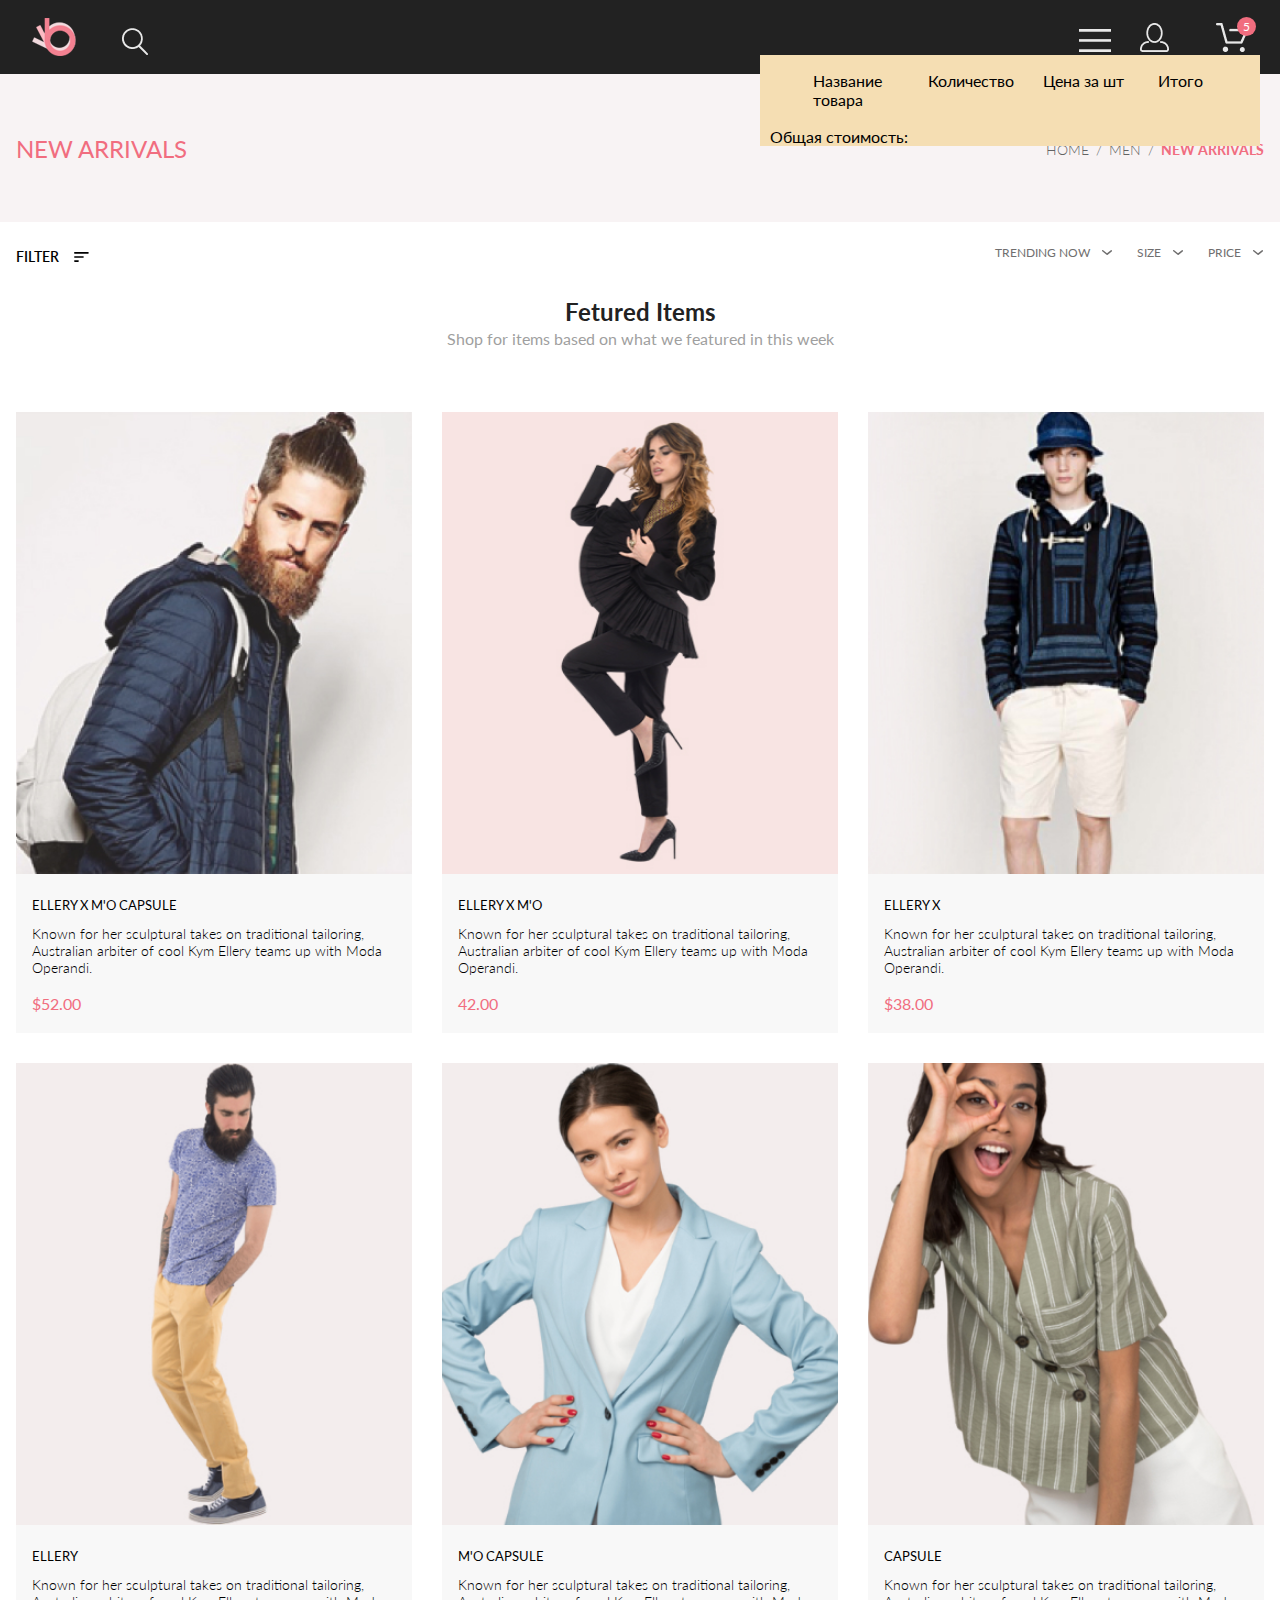
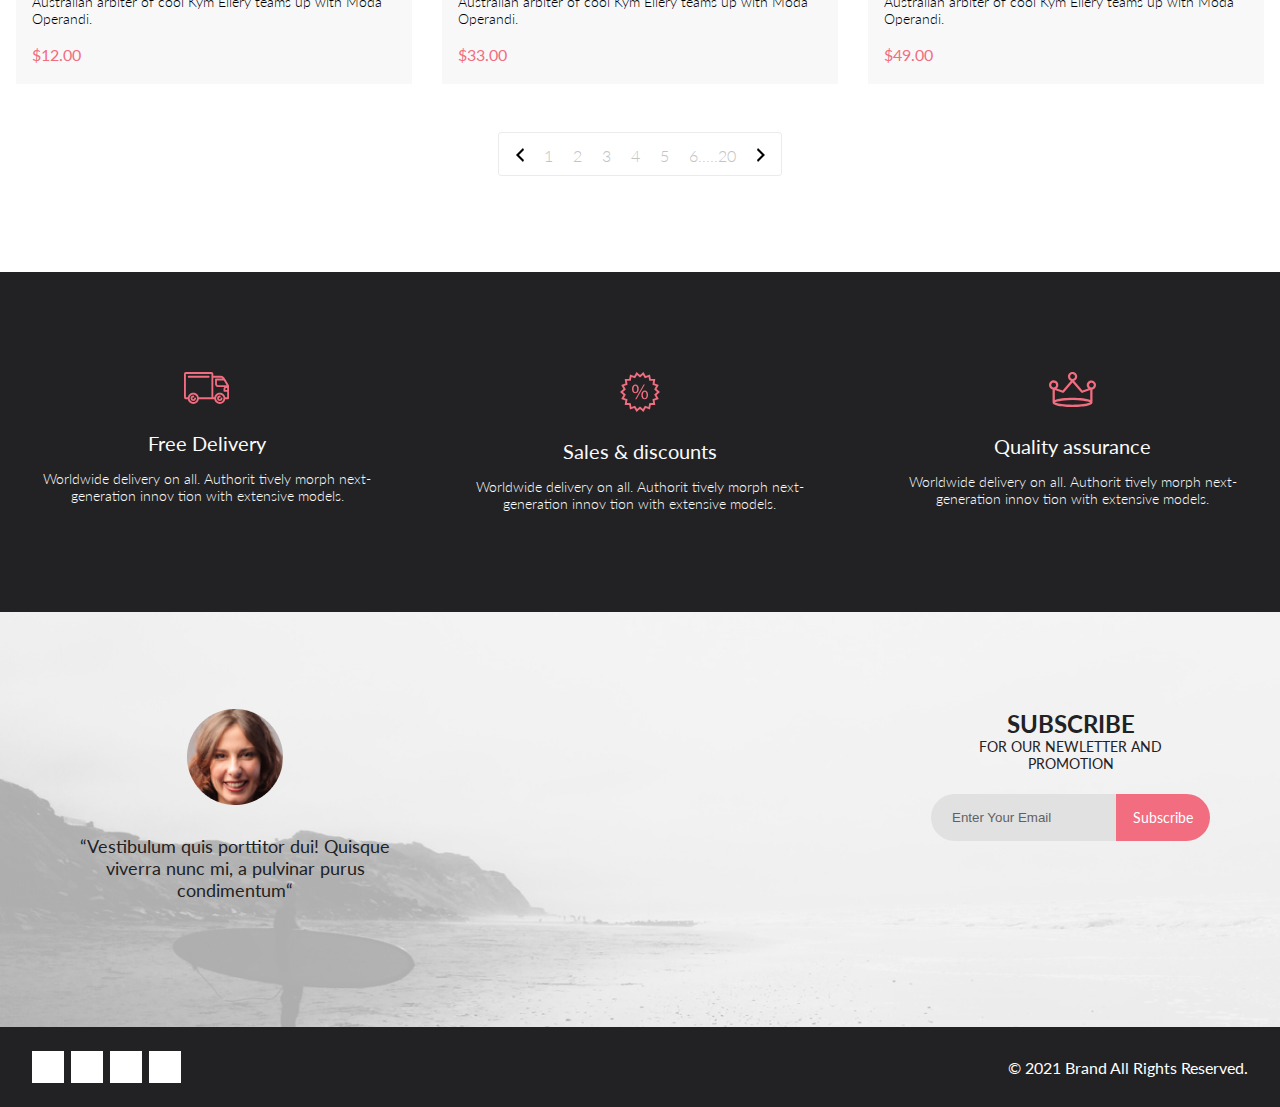
==== index.html @ 44e85b10 "start homework" ====
<!DOCTYPE html>
<html lang="en">

<head>
    <meta charset="UTF-8">
    <meta name="viewport" content="width=device-width, initial-scale=1.0">
    <title>Document</title>
    <link rel="stylesheet" href="https://cdnjs.cloudflare.com/ajax/libs/font-awesome/5.15.2/css/all.min.css" integrity="sha512-HK5fgLBL+xu6dm/Ii3z4xhlSUyZgTT9tuc/hSrtw6uzJOvgRr2a9jyxxT1ely+B+xFAmJKVSTbpM/CuL7qxO8w==" crossorigin="anonymous" />
    <link rel="stylesheet" href="style.css">
</head>

<body>
    <div class="header">
        <div class="container">
            <div class="leftHeader">
                <img src="images/logo.png" alt="">
                <img class="searchIcon" src="images/search.png" alt="">
            </div>

            <div class="rightHeader">
                <img src="images/bars.png" alt="">
                <img class="userIcon" src="images/user.png" alt="">

                <span class="cartIconWrap">
                    <img class="cartIcon" src="images/cart.png" alt="">
                    <span>5</span>
                </span>
                <div class="basket-contains">
                    <ul class="goods-list head">
                        <li>Название товара</li>
                        <li>Количество</li>
                        <li>Цена за шт</li>
                        <li>Итого</li>
                    </ul>
                    <div class="basket-elements">
                        
                    </div>
                    
                    <span class="summ">Общая стоимость:</span>
                </div>
            </div>
            
        </div>
    </div>

    <div class="newArrivals">
        <div class="container">
            <h1>NEW ARRIVALS</h1>
            <nav>
                <a href="#">HOME</a>
                <span>/</span>
                <a href="#">MEN</a>
                <span>/</span>
                <a href="#">NEW ARRIVALS</a>
            </nav>
        </div>
    </div>

    <div class="filters">
        <div class="container">
            <div class="filtersLeft">
                <span class="filterLabel">FILTER</span>
                <img class="filterIcon" src="images/filter.svg" alt="">
                <div class="filterPopup hidden">
                    <nav class="filterCategory">
                        <div class="filterCategoryHeader">CATEGORY</div>
                        <div class="hidden">
                            <a href="#">Accessories</a>
                            <a href="#">Bags</a>
                            <a href="#">Denim</a>
                            <a href="#">Hoodies & Sweatshirts</a>
                            <a href="#">Jackets & Coats</a>
                            <a href="#">Polos</a>
                            <a href="#">Shirts</a>
                            <a href="#">Shoes</a>
                            <a href="#">Sweaters & Knits</a>
                            <a href="#">T-Shirts</a>
                            <a href="#">Tanks</a>
                        </div>
                    </nav>
                    <nav class="filterCategory">
                        <div class="filterCategoryHeader">BRAND</div>
                        <div class="hidden">
                            <a href="#">Accessories</a>
                            <a href="#">Bags</a>
                            <a href="#">Denim</a>
                            <a href="#">Hoodies & Sweatshirts</a>
                            <a href="#">Jackets & Coats</a>
                            <a href="#">Polos</a>
                            <a href="#">Shirts</a>
                            <a href="#">Shoes</a>
                            <a href="#">Sweaters & Knits</a>
                            <a href="#">T-Shirts</a>
                            <a href="#">Tanks</a>
                        </div>
                    </nav>
                    <nav class="filterCategory">
                        <div class="filterCategoryHeader">DESIGNER</div>
                        <div class="hidden">
                            <a href="#">Accessories</a>
                            <a href="#">Bags</a>
                            <a href="#">Denim</a>
                            <a href="#">Hoodies & Sweatshirts</a>
                            <a href="#">Jackets & Coats</a>
                            <a href="#">Polos</a>
                            <a href="#">Shirts</a>
                            <a href="#">Shoes</a>
                            <a href="#">Sweaters & Knits</a>
                            <a href="#">T-Shirts</a>
                            <a href="#">Tanks</a>
                        </div>
                    </nav>
                </div>
            </div>
            <div class="filtersRight">
                <div class="filterTrending">
                    TRENDING NOW
                    <img src="images/filterArrow.svg" alt="">
                </div>
                <div class="filterSize">
                    <div class="filterSizeWrap">
                        SIZE
                        <img src="images/filterArrow.svg" alt="">
                    </div>
                    <div class="filterSizes hidden">
                        <div>
                            <input type="checkbox"> XS
                        </div>
                        <div>
                            <input type="checkbox"> S
                        </div>
                        <div>
                            <input type="checkbox"> M
                        </div>
                        <div>
                            <input type="checkbox"> L
                        </div>
                    </div>
                </div>
                <div class="filterPrice">
                    PRICE
                    <img src="images/filterArrow.svg" alt="">
                </div>
            </div>
        </div>
    </div>

    <div class="featured container">
        <h2 class="featuredHeader">Fetured Items</h2>
        <div class="featuredTitle">Shop for items based on what we featured in this week</div>

        <div class="featuredItems">
            <div class="featuredItem" data-id="1" data-name="ELLERY X M'O CAPSULE" data-price="52">
                <div class="featuredImgWrap">
                    <img src="images/featured/1.jpg" alt="">
                    <div class="featuredImgDark">
                        <button class="addToCart">
                            <img src="images/cart.svg" alt="">
                            Add to Cart
                        </button>
                    </div>
                </div>

                <div class="featuredData">
                    <div class="featuredName">
                        ELLERY X M'O CAPSULE
                    </div>
                    <div class="featuredText">
                        Known for her sculptural takes on traditional tailoring, Australian arbiter of cool Kym Ellery
                        teams
                        up with Moda Operandi.
                    </div>
                    <div class="featuredPrice">
                        $52.00
                    </div>
                </div>
            </div>

            <div class="featuredItem" data-id="2" data-name="ELLERY X M'O" data-price="42">
                <div class="featuredImgWrap">
                    <img src="images/featured/2.jpg" alt="">
                    <div class="featuredImgDark">
                        <button class="addToCart">
                            <img src="images/cart.svg" alt="">
                            Add to Cart
                        </button>
                    </div>
                </div>

                <div class="featuredData">
                    <div class="featuredName">
                        ELLERY X M'O
                    </div>
                    <div class="featuredText">
                        Known for her sculptural takes on traditional tailoring, Australian arbiter of cool Kym Ellery
                        teams
                        up with Moda Operandi.
                    </div>
                    <div class="featuredPrice">
                        42.00
                    </div>
                </div>
            </div>

            <div class="featuredItem" data-id="3" data-name="ELLERY X" data-price="38">
                <div class="featuredImgWrap">
                    <img src="images/featured/3.jpg" alt="">
                    <div class="featuredImgDark">
                        <button class="addToCart">
                            <img src="images/cart.svg" alt="">
                            Add to Cart
                        </button>
                    </div>
                </div>

                <div class="featuredData">
                    <div class="featuredName">
                        ELLERY X
                    </div>
                    <div class="featuredText">
                        Known for her sculptural takes on traditional tailoring, Australian arbiter of cool Kym Ellery
                        teams
                        up with Moda Operandi.
                    </div>
                    <div class="featuredPrice">
                        $38.00
                    </div>
                </div>
            </div>

            <div class="featuredItem" data-id="4" data-name="ELLERY" data-price="12">
                <div class="featuredImgWrap">
                    <img src="images/featured/4.jpg" alt="">
                    <div class="featuredImgDark">
                        <button class="addToCart">
                            <img src="images/cart.svg" alt="">
                            Add to Cart
                        </button>
                    </div>
                </div>

                <div class="featuredData" data-id="3" data-name="ELLERY X M'O CAPSULE" data-price="12">
                    <div class="featuredName">
                        ELLERY
                    </div>
                    <div class="featuredText">
                        Known for her sculptural takes on traditional tailoring, Australian arbiter of cool Kym Ellery
                        teams
                        up with Moda Operandi.
                    </div>
                    <div class="featuredPrice">
                        $12.00
                    </div>
                </div>
            </div>

            <div class="featuredItem" data-id="5" data-name="M'O CAPSULE" data-price="33">
                <div class="featuredImgWrap">
                    <img src="images/featured/5.jpg" alt="">
                    <div class="featuredImgDark">
                        <button class="addToCart">
                            <img src="images/cart.svg" alt="">
                            Add to Cart
                        </button>
                    </div>
                </div>

                <div class="featuredData">
                    <div class="featuredName">
                        M'O CAPSULE
                    </div>
                    <div class="featuredText">
                        Known for her sculptural takes on traditional tailoring, Australian arbiter of cool Kym Ellery
                        teams
                        up with Moda Operandi.
                    </div>
                    <div class="featuredPrice">
                        $33.00
                    </div>
                </div>
            </div>

            <div class="featuredItem" data-id="6" data-name="CAPSULE" data-price="49">
                <div class="featuredImgWrap">
                    <img src="images/featured/6.jpg" alt="">
                    <div class="featuredImgDark">
                        <button class="addToCart">
                            <img src="images/cart.svg" alt="">
                            Add to Cart
                        </button>
                    </div>
                </div>

                <div class="featuredData">
                    <div class="featuredName">
                        CAPSULE
                    </div>
                    <div class="featuredText">
                        Known for her sculptural takes on traditional tailoring, Australian arbiter of cool Kym Ellery
                        teams
                        up with Moda Operandi.
                    </div>
                    <div class="featuredPrice">
                        $49.00
                    </div>
                </div>
            </div>
        </div>

        <div class="pagination">
            <a href="#">
                <img src="images/chevronLeft.svg" alt="">
            </a>
            <a href="#">1</a>
            <a href="#">2</a>
            <a href="#">3</a>
            <a href="#">4</a>
            <a href="#">5</a>
            <a href="#">6.....20</a>
            <a href="#">
                <img src="images/chevronRight.svg" alt="">
            </a>
        </div>
    </div>

    <div class="services">
        <div class="container">

            <div class="serivceUnit">
                <img src="images/services/delivery.svg" alt="">
                <div class="servicesTitle">
                    Free Delivery
                </div>
                <div class="servicesText">
                    Worldwide delivery on all. Authorit tively morph next-generation innov tion with extensive models.
                </div>
            </div>

            <div class="serivceUnit">
                <img src="images/services/discount.svg" alt="">
                <div class="servicesTitle">
                    Sales & discounts
                </div>
                <div class="servicesText">
                    Worldwide delivery on all. Authorit tively morph next-generation innov tion with extensive models.
                </div>
            </div>

            <div class="serivceUnit">
                <img src="images/services/assurance.svg" alt="">
                <div class="servicesTitle">
                    Quality assurance
                </div>
                <div class="servicesText">
                    Worldwide delivery on all. Authorit tively morph next-generation innov tion with extensive models.
                </div>
            </div>
        </div>
    </div>

    <div class="subscribe">
        <div class="container">

            <div class="subscribeLeft">
                <img src="images/subscribeUser.png" alt="">
                <div class="subscribeUserText">
                    “Vestibulum quis porttitor dui! Quisque viverra nunc mi, a pulvinar purus condimentum“
                </div>
            </div>

            <div class="subscribeRight">
                <div class="subscribeTitle">
                    SUBSCRIBE
                </div>
                <div class="subscribeText">
                    FOR OUR NEWLETTER AND PROMOTION
                </div>
                <form action="" class="subscribeForm">
                    <input type="text" placeholder="Enter Your Email">
                    <button>Subscribe</button>
                </form>
            </div>

        </div>
    </div>

    <div class="footer">
        <div class="container">
            <div class="footerLeft">
                <a href="#">
                    <i class="fab fa-facebook-f"></i>
                </a>
                <a href="#">
                    <i class="fab fa-instagram"></i>
                </a>
                <a href="#">
                    <i class="fab fa-pinterest-p"></i>
                </a>
                <a href="#">
                    <i class="fab fa-twitter"></i>
                </a>
            </div>
            <div class="footerRight">
                &copy; 2021  Brand  All Rights Reserved.
            </div>
        </div>
    </div>

    <script src="app.js"></script>
</body>

</html>
---- style.css ----
@import url("https://fonts.googleapis.com/css2?family=Lato:wght@300;400;700;900&display=swap");
body {
    margin: 0;
    font-family: Lato, sans-serif;
}

.header {
    background: #222222;
    height: 74px;
    padding: 18px 16px;
    box-sizing: border-box;
}

.header .container {
    display: flex;
    justify-content: space-between;
    align-items: center;
}

@media (min-width: 1600px) {
    .container {
        margin: 0 auto;
        width: 1140px;
    }
}

@media (min-width: 768px) {
    .header {
        padding-left: 32px;
        padding-right: 32px;
    }
}

.header i {
    color: #e8e8e8;
}

.userIcon,
.cartIcon {
    display: none;
}

@media (min-width: 768px) {
    .userIcon,
    .cartIcon {
        display: inline;
    }
}

.userIcon {
    margin-left: 25px;
    margin-right: 42px;
}

.searchIcon {
    margin-left: 41px;
}

.cartIconWrap {
    position: relative;
}

.cartIconWrap span {
    display: inline-block;
    width: 19px;
    height: 19px;
    color: white;
    background: #f16d7f;
    border-radius: 50%;
    position: absolute;
    text-align: center;
    right: -8px;
    top: -19px;
    font-size: 12px;
    line-height: 19px;
}

.newArrivals {
    background: #f8f3f4;
    min-height: 148px;
}

.newArrivals h1 {
    margin: 24px 0 32px;
    font-weight: normal;
    font-size: 24px;
    line-height: 29px;
    color: #f16d7f;
}

@media (min-width: 768px) {
    .newArrivals h1 {
        margin: 0;
    }
}

.newArrivals .container {
    display: flex;
    flex-direction: column;
    align-items: center;
    min-height: inherit;
}

@media (min-width: 768px) {
    .newArrivals .container {
        flex-direction: row;
        justify-content: space-between;
    }
}

@media (min-width: 768px) and (max-width: 1599px) {
    .newArrivals .container {
        padding: 0 16px;
    }
}

.newArrivals nav a,
.newArrivals nav span {
    font-weight: 300;
    font-size: 14px;
    line-height: 17px;
    color: #636363;
}

.newArrivals nav a {
    text-decoration: none;
}

.newArrivals nav span {
    margin: 0 3px;
}

.newArrivals nav a:last-of-type {
    font-weight: bold;
    font-size: 14px;
    line-height: 17px;
    color: #f16d7f;
}

.filters {
    margin-top: 24px;
    margin-bottom: 32px;
}

@media (min-width: 1600px) {
    .filters {
        margin-top: 51px;
        margin-bottom: 64px;
    }
}

.filters .container {
    display: flex;
    justify-content: space-between;
    padding-left: 8px;
    padding-right: 8px;
}

@media (min-width: 768px) {
    .filters .container {
        padding-left: 16px;
        padding-right: 16px;
    }
}

@media (min-width: 1600px) {
    .filters .container {
        padding-left: 0;
        padding-right: 0;
        justify-content: flex-start;
    }
}

.filtersRight {
    display: flex;
    font-size: 12px;
    line-height: 14px;
    color: #6f6e6e;
}

@media (min-width: 1600px) {
    .filtersRight {
        font-size: 14px;
        line-height: 17px;
        margin-left: 320px;
    }
}

.filtersRight img {
    position: relative;
    bottom: 1px;
    margin-left: 9px;
}

.filtersRight > div:not(:last-child) {
    margin-right: 15px;
}

@media (min-width: 375px) {
    .filtersRight > div:not(:last-child) {
        margin-right: 24px;
    }
}

.filtersLeft .filterLabel {
    display: none;
    position: relative;
    z-index: 2;
    cursor: pointer;
}

.filterLabelPink {
    color: #ef5b70 !important;
    left: 16px;
    top: 13px;
}

.filterIconPink {
    left: 16px;
    top: 13px;
}

@media (min-width: 768px) {
    .filtersLeft .filterLabel {
        display: inline;
        font-weight: 600;
        font-size: 14px;
        line-height: 17px;
        color: #000000;
    }
}

.filtersLeft .filterIcon {
    width: 37px;
    height: 25px;
    position: relative;
    z-index: 2;
}

@media (min-width: 768px) {
    .filtersLeft .filterIcon {
        width: 15px;
        height: 10px;
        margin-left: 11px;
    }
}

.filtersLeft {
    position: relative;
}

.hidden {
    display: none;
}

.filterPopup {
    position: absolute;
    left: 0;
    top: 0;
    width: 360px;
    background: #ffffff;
    box-shadow: 6px 4px 35px rgba(0, 0, 0, 0.21);
    padding: 46px 16px 16px 16px;
    z-index: 1;
    overflow-y: auto;
}

.filterCategoryHeader {
    font-size: 14px;
    line-height: 37px;
    color: #ef5b70;
    padding-left: 11px;
    min-height: 37px;
    border-bottom: 1px solid #ebebeb;
    margin-bottom: 24px;
    position: relative;
    cursor: pointer;
}

.filterCategoryHeader:before {
    content: "";
    width: 5px;
    min-height: inherit;
    background: #ef5b70;
    position: absolute;
    left: 0;
    top: 1px;
}

.filterCategory:not(:last-child) {
    margin-bottom: 24px;
}

.filterCategory a {
    display: block;
    text-decoration: none;
    padding-left: 34px;
    padding-right: 16px;
    font-size: 14px;
    line-height: 17px;
    color: #6f6e6e;
}

.filterCategory a:not(:last-child) {
    margin-bottom: 11px;
}

.filterSizeWrap {
    cursor: pointer;
}

.filterSize {
    position: relative;
}

.filterSizes {
    position: absolute;
    left: 0;
    top: 25px;
    width: 79px;
    height: 103px;
    background: #ffffff;
    box-shadow: 6px 4px 35px rgba(0, 0, 0, 0.21);
    padding: 7px 9px;
    box-sizing: border-box;
    font-size: 14px;
    color: #6f6e6e;
}

.filterSizes > div:not(:last-child) {
    margin-bottom: 4px;
}

.featured {
    padding-left: 8px;
    padding-right: 8px;
    margin-bottom: 96px;
}

@media (min-width: 768px) {
    .featured {
        padding-left: 16px;
        padding-right: 16px;
    }
}

@media (min-width: 1600px) {
    .featured {
        padding-left: 0;
        padding-right: 0;
    }
}

.featured h2 {
    margin-top: 0;
    margin-bottom: 3px;
    text-align: center;
    color: #222222;
}

.featuredTitle {
    text-align: center;
    color: #9f9f9f;
    margin-bottom: 64px;
}

.featuredItems {
    display: grid;
    grid-template-columns: 1fr;
    row-gap: 16px;
}

@media (min-width: 640px) {
    .featuredItems {
        grid-template-columns: 1fr 1fr;
        row-gap: 18px;
        column-gap: 16px;
    }
}

@media (min-width: 1000px) {
    .featuredItems {
        grid-template-columns: repeat(3, 1fr);
        gap: 30px;
    }
}

.featuredItem {
    background: #f8f8f8;
}

.featuredItem img {
    width: 100%;
    display: block;
}

.featuredImgWrap {
    position: relative;
}

.featuredItem:hover .featuredImgDark {
    display: flex;
}

.featuredImgDark {
    position: absolute;
    width: 100%;
    height: 100%;
    left: 0;
    top: 0;
    background: rgba(58, 56, 56, 0.86);
    display: none;
    justify-content: center;
    align-items: center;
}

.featuredImgDark button {
    background: none;
    border: 1px solid white;
    color: white;
    display: flex;
    align-items: center;
    padding: 10px 14px;
    font-size: 14px;
    font-family: inherit;
}

.featuredImgDark button img {
    width: 26px;
    height: 24px;
    margin-right: 11px;
}

.featuredData {
    padding: 23px 16px 20px;
}

.featuredName {
    font-size: 13px;
    line-height: 16px;
    color: #000000;
}

.featuredText {
    font-weight: 300;
    font-size: 14px;
    line-height: 17px;
    margin-top: 12px;
    margin-bottom: 18px;
}

.featuredPrice {
    font-size: 16px;
    line-height: 19px;
    color: #f16d7f;
}

.pagination {
    width: 284px;
    height: 44px;
    margin: 0 auto;
    border: 1px solid #ebebeb;
    margin-top: 48px;
    padding: 13px 16px;
    box-sizing: border-box;
    display: flex;
    justify-content: space-between;
    border-radius: 3px;
}

.pagination a {
    text-decoration: none;
    font-weight: 300;
    font-size: 16px;
    color: #c4c4c4;
}

.pagination a:hover {
    color: #ef5b70;
}

.services {
    background: #222224;
    padding-top: 48px;
    padding-bottom: 81px;
    padding-left: 14px;
    padding-right: 14px;
}

@media (min-width: 1200px) {
    .services {
        padding-top: 100px;
        padding-bottom: 100px;
    }
}

.services .container {
    display: grid;
    gap: 46px;
}

@media (min-width: 1200px) {
    .services .container {
        display: grid;
        grid-template-columns: repeat(3, 1fr);
        gap: 46px;
    }
}

.serivceUnit {
    text-align: center;
    display: flex;
    flex-direction: column;
    align-items: center;
}

.servicesTitle,
.servicesText {
    color: #fbfbfb;
}

.servicesTitle {
    font-size: 19.96px;
    line-height: 24px;
    margin-top: 27px;
    margin-bottom: 15px;
}

.servicesText {
    font-weight: 300;
    font-size: 13.972px;
    line-height: 17px;
    max-width: 340px;
}

.subscribe {
    background: url(images/subscribe.jpg) no-repeat;
    background-size: cover;
    padding-top: 64px;
    padding-bottom: 109px;
    padding-left: 20px;
    padding-right: 20px;
}

@media (min-width: 1200px) {
    .subscribe {
        padding-top: 97px;
        padding-bottom: 126px;
    }

    .subscribe .container {
        margin: 0 auto;
        width: 1140px;
        display: flex;
        justify-content: space-between;
    }
}

.subscribeLeft {
    display: flex;
    flex-direction: column;
    align-items: center;
}

.subscribeUserText {
    margin-top: 30px;
    text-align: center;
    font-size: 18px;
    line-height: 22px;
    color: #222224;
    max-width: 330px;
}

.subscribeRight {
    display: flex;
    flex-direction: column;
    align-items: center;
    margin-top: 65px;
}

@media (min-width: 1200px) {
    .subscribeRight {
        margin-top: initial;
    }
}

.subscribeTitle {
    font-weight: 700;
    font-size: 24px;
    color: #222224;
}

.subscribeTitle,
.subscribeText {
    max-width: 271px;
    text-align: center;
}

.subscribeText {
    font-size: 14px;
    color: #222224;
    margin-bottom: 22px;
}

.subscribeForm {
    height: 47px;
}

.subscribeForm input {
    height: inherit;
    background: #e1e1e1;
    border: none;
    padding: 6px 21px;
    box-sizing: border-box;
    border-top-left-radius: 28px;
    border-bottom-left-radius: 28px;
    float: left;
    width: 185px;
}

.subscribeForm input::-webkit-input-placeholder {
    color: #222224;
    font-family: inherit;
    opacity: 0.67;
}
.subscribeForm input::-moz-placeholder {
    color: #222224;
    font-family: inherit;
    opacity: 0.67;
}
.subscribeForm input:-ms-input-placeholder {
    color: #222224;
    font-family: inherit;
    opacity: 0.67;
}
.subscribeForm input:-moz-placeholder {
    color: #222224;
    font-family: inherit;
    opacity: 0.67;
}

.subscribeForm button {
    height: inherit;
    border: none;
    color: white;
    font-family: inherit;
    font-size: 14px;
    line-height: 17px;
    background: #f16d7f;
    border-top-right-radius: 28px;
    border-bottom-right-radius: 28px;
    padding: 0 17px;
}

.footer {
    background: #222224;
    padding: 43px 20px 10px;
}

@media (min-width: 768px) {
    .footer {
        padding: 24px 32px;
    }
}

.footer .container {
    display: flex;
    flex-direction: column;
    align-items: center;
}

@media (min-width: 768px) {
    .footer .container {
        flex-direction: row;
        justify-content: space-between;
    }
}

.footerLeft {
    display: flex;
}

.footer a {
    color: black;
    background: white;
    width: 32px;
    height: 32px;
    display: flex;
    justify-content: center;
    align-items: center;
    text-decoration: none;
}

.footer a:hover {
    background: #f16d7f;
    color: white;
}

.footer a:not(:last-child) {
    margin-right: 7px;
}

.footerRight {
    color: white;
}

@media (max-width: 767px) {
    .footerRight {
        margin-top: 40px;
    }
}

.basket-contains {
    position: absolute;
    background-color: wheat;
    width: 500px;
    right: 20px;
    
    
}

.basket-contains ul {
    list-style: none;
    display: flex;
    justify-content: space-around;
}

.hidden {
    display: none;
}

.goods-list li {
    width: 90px;
    height: 40px;
    min-height: 40px;
    min-width:90px;
}

.summ {
    text-align:right;
    padding: 10px;
}
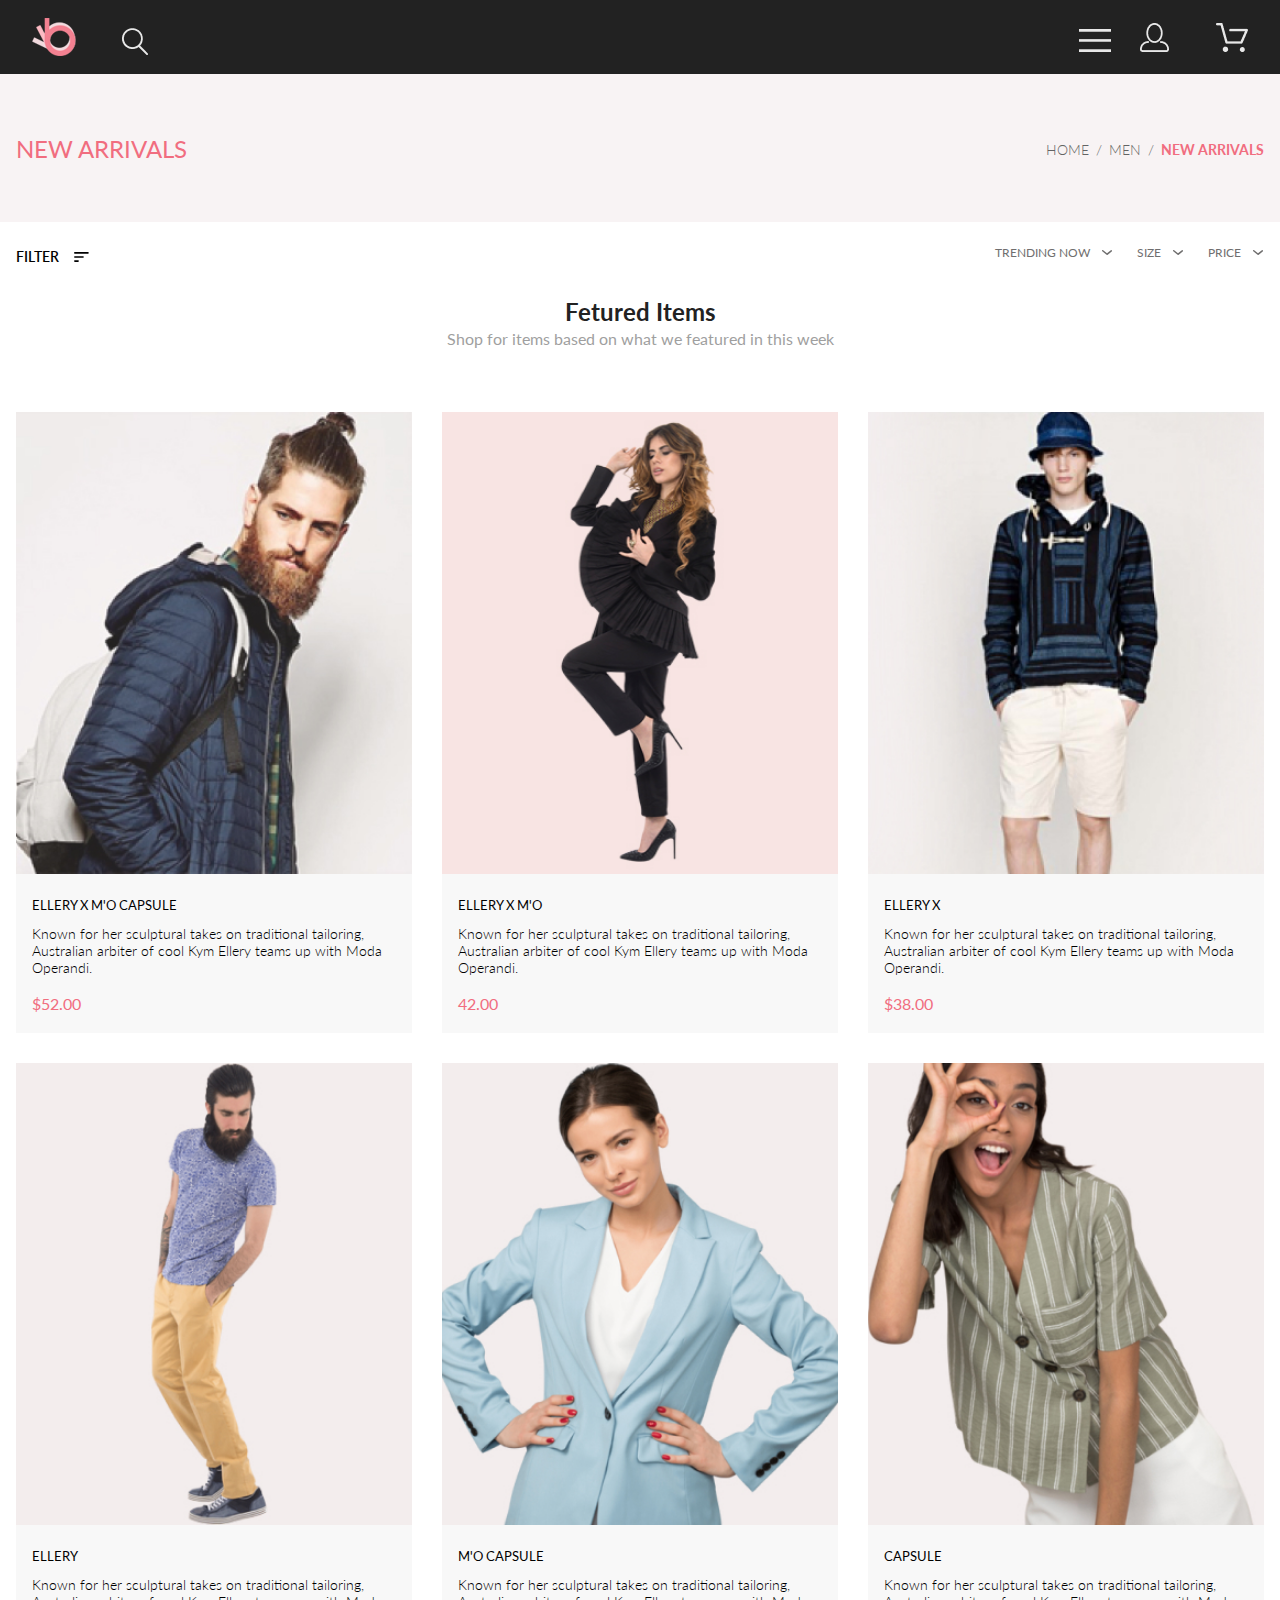
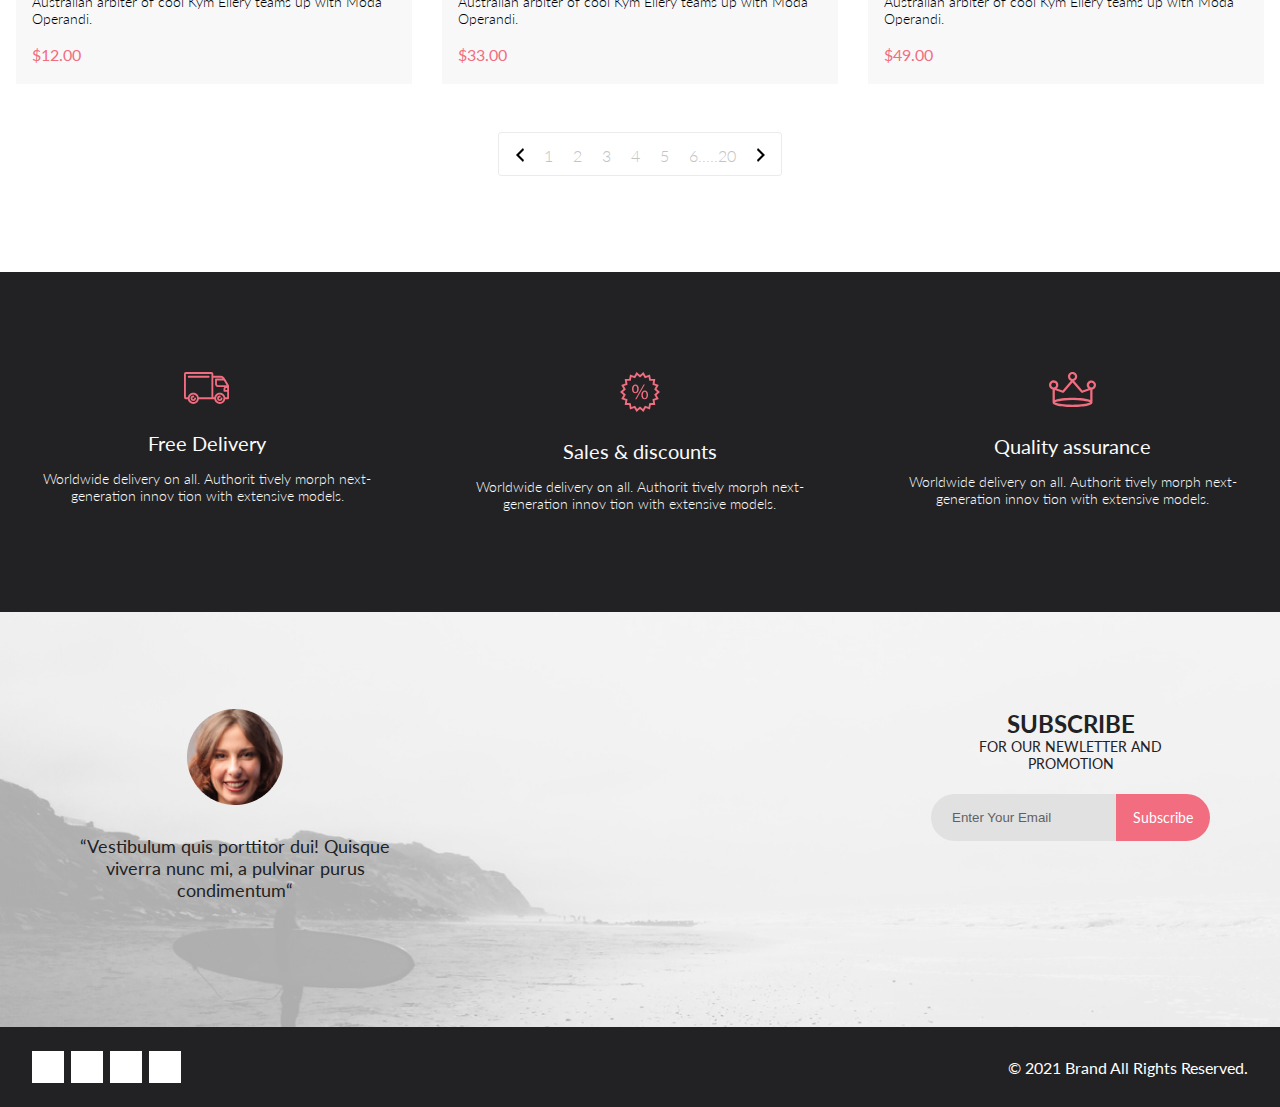
==== commit c0e37dd8: "homework_8" ====
--- a/index.html
+++ b/index.html
@@ -23,9 +23,9 @@
 
                 <span class="cartIconWrap">
                     <img class="cartIcon" src="images/cart.png" alt="">
-                    <span>5</span>
+                    <span class="total-count hidden">0</span>
                 </span>
-                <div class="basket-contains">
+                <div class="basket-contains hidden">
                     <ul class="goods-list head">
                         <li>Название товара</li>
                         <li>Количество</li>
@@ -33,7 +33,7 @@
                         <li>Итого</li>
                     </ul>
                     <div class="basket-elements">
-                        
+
                     </div>
                     
                     <span class="summ">Общая стоимость:</span>
--- a/style.css
+++ b/style.css
@@ -712,21 +712,21 @@
 
 .basket-contains {
     position: absolute;
-    background-color: wheat;
+    background-color:cornsilk;
     width: 500px;
     right: 20px;
-    
-    
+    z-index: 3;    
 }
 
 .basket-contains ul {
     list-style: none;
     display: flex;
-    justify-content: space-around;
-}
-
-.hidden {
-    display: none;
+    justify-content: space-around;    
+    border-bottom: solid 1px #9f9f9f;    
+}
+
+.hidden {   
+    visibility: hidden;
 }
 
 .goods-list li {
@@ -738,5 +738,5 @@
 
 .summ {
     text-align:right;
-    padding: 10px;
+    padding: 15px;
 }